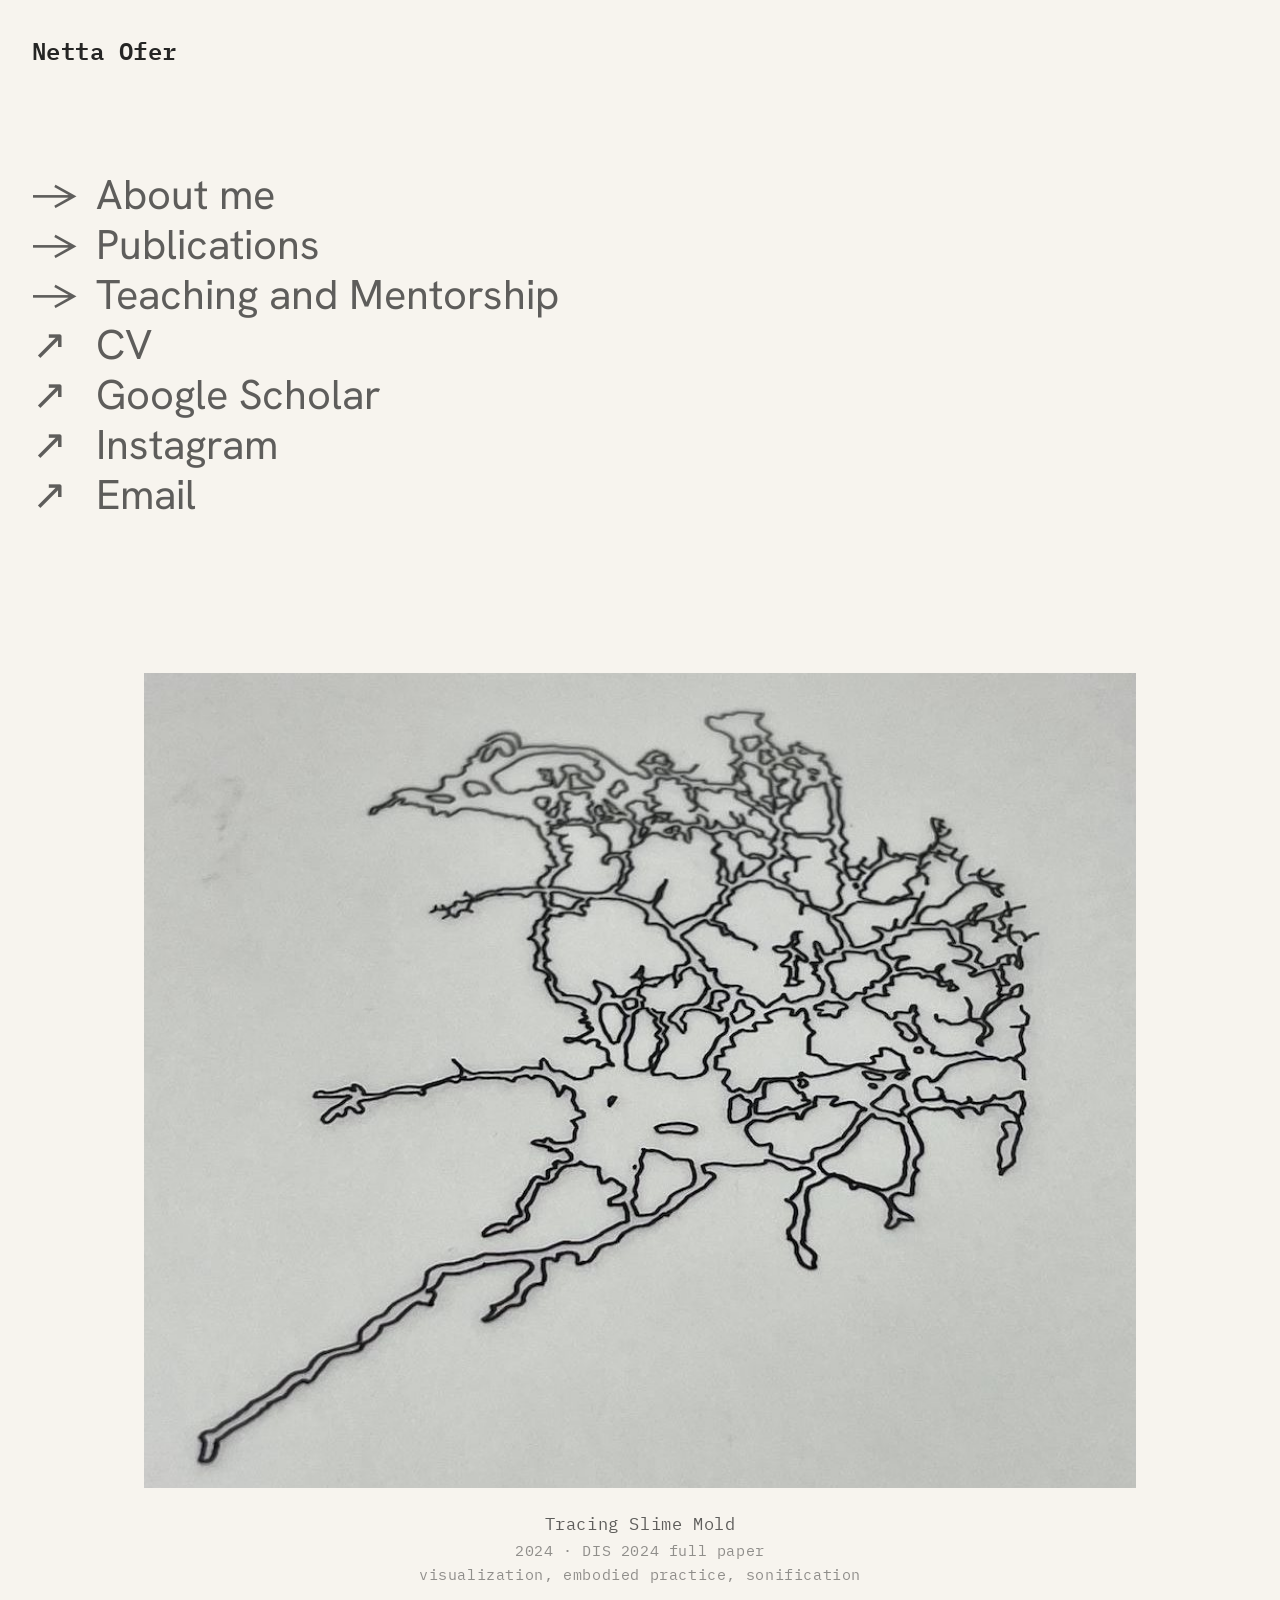
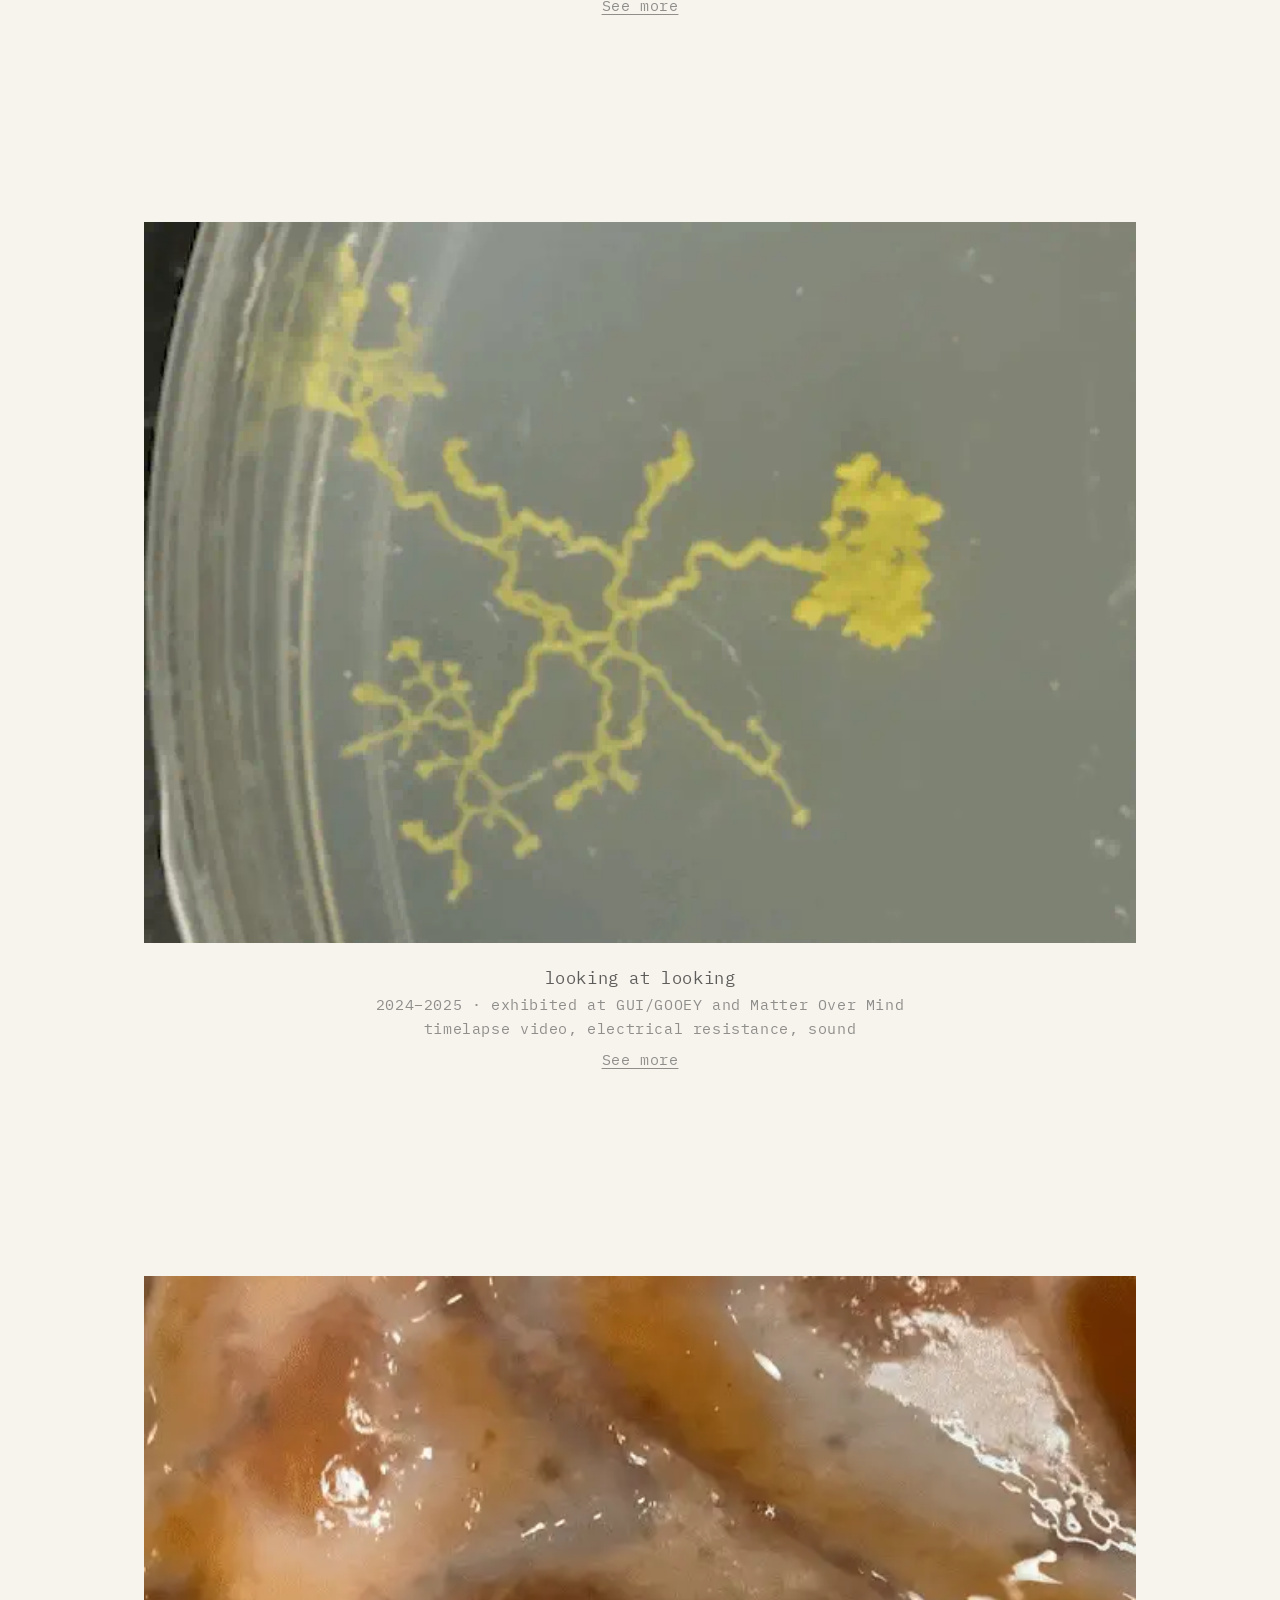
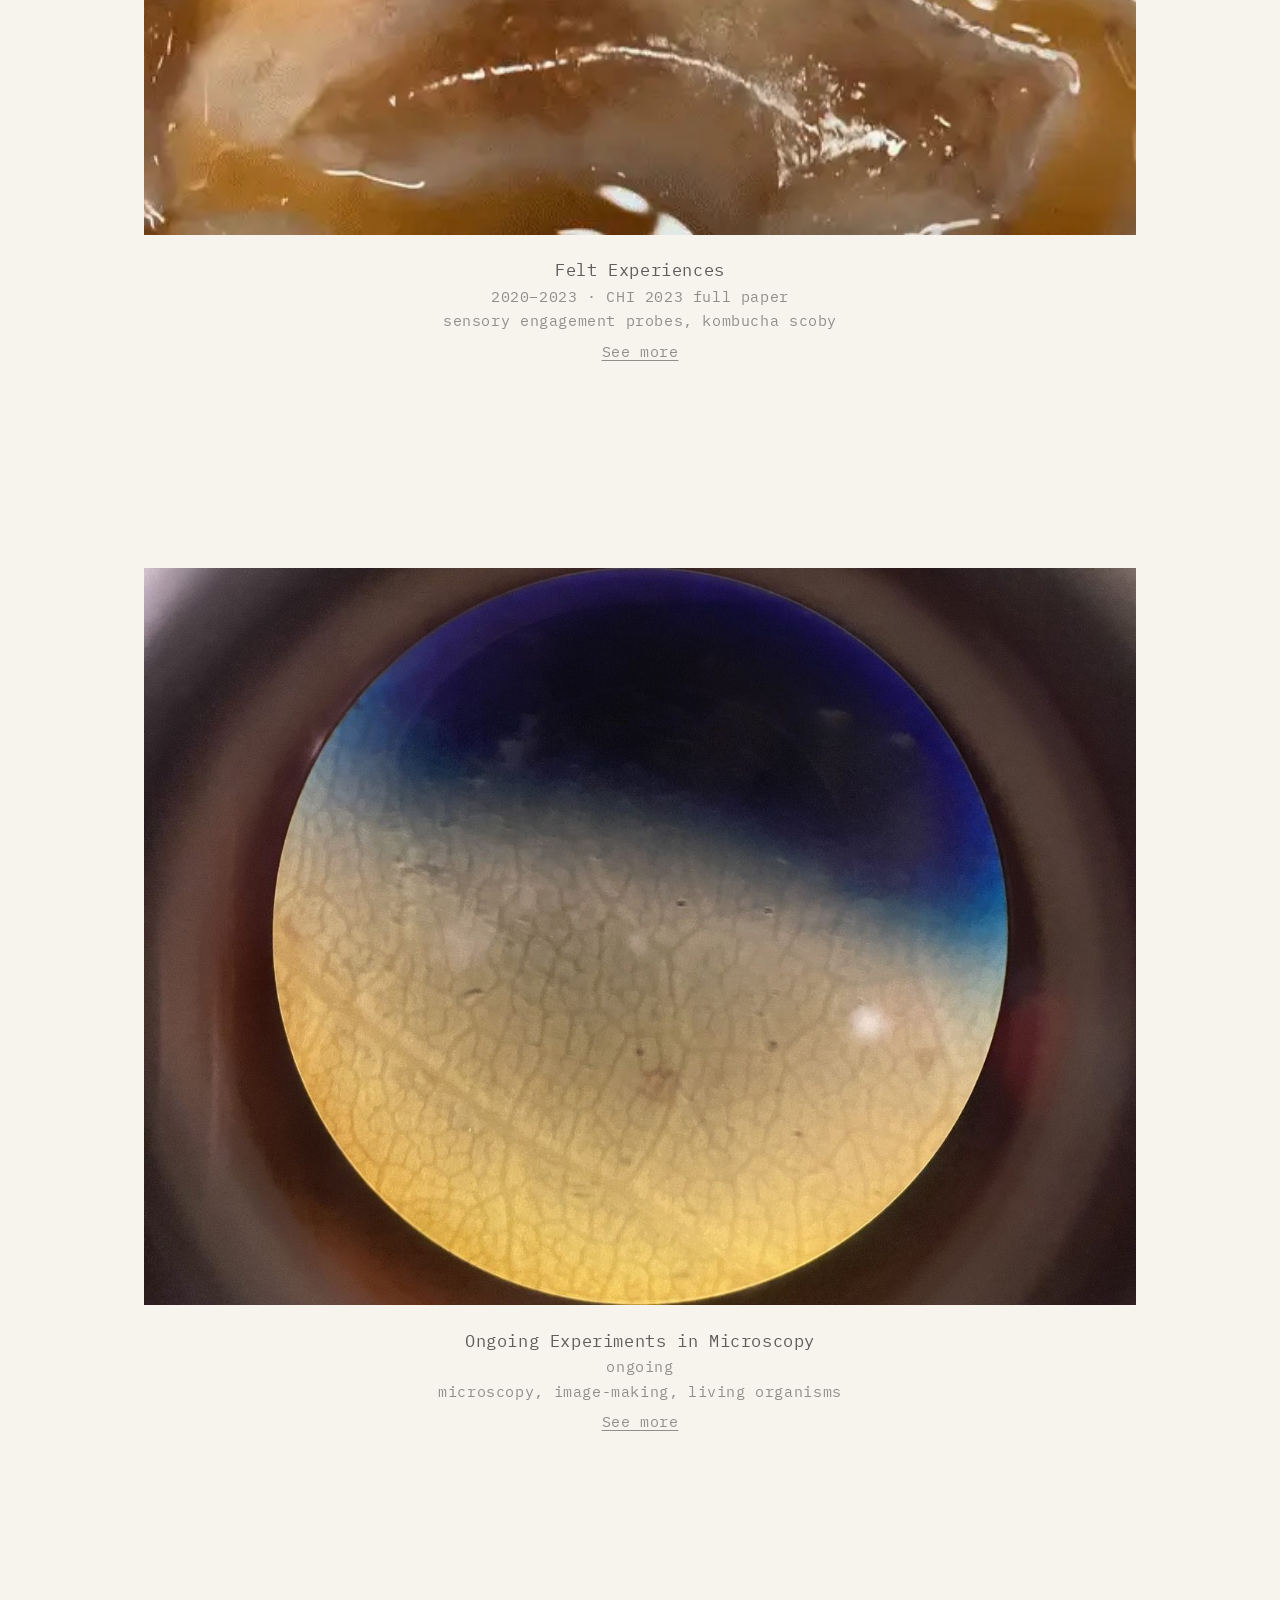
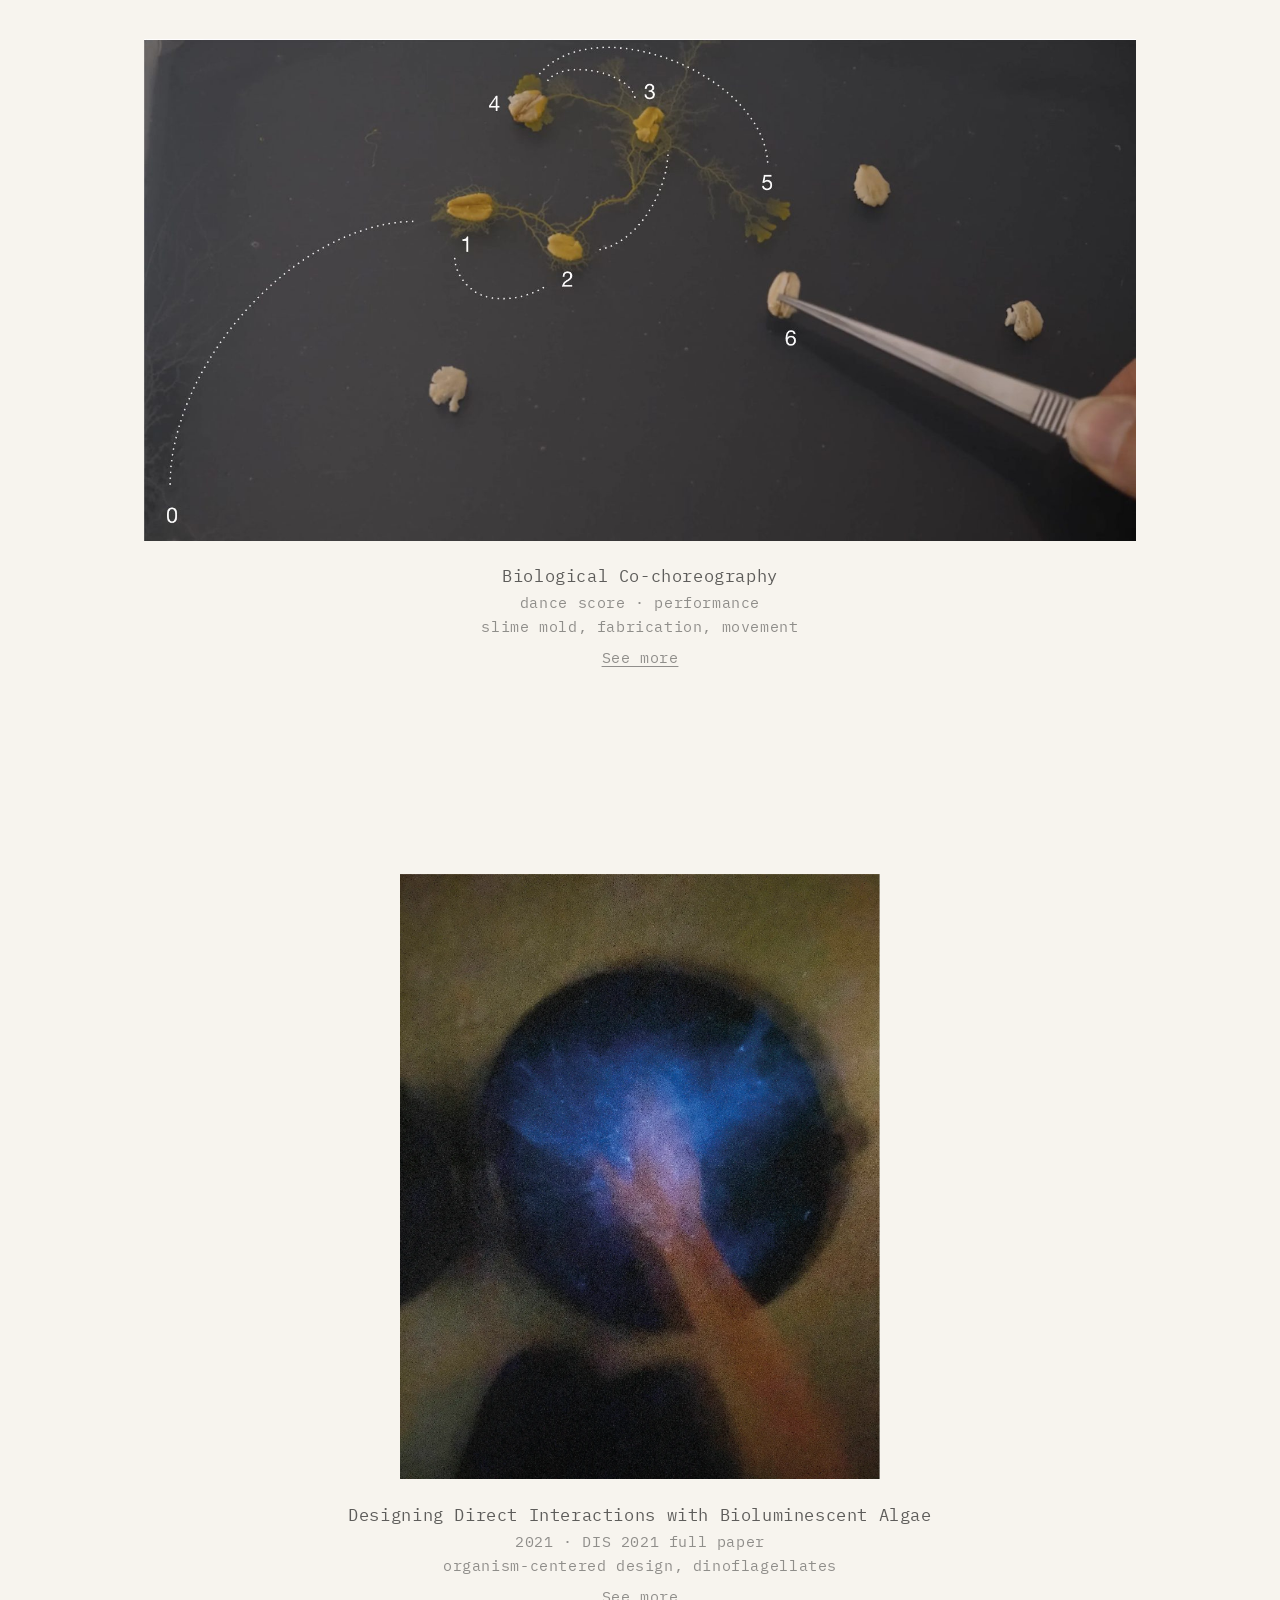
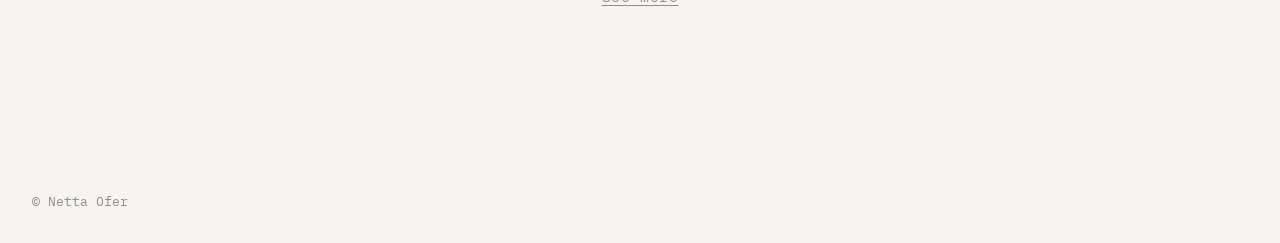
==== index.html @ 01e8b9f5 "Initial static site for Netta Ofer Plain HTML/CSS portfolio styled after navahaghighi.com, with proj" ====
<!doctype html>
<html lang="en">
<head>
  <meta charset="utf-8">
  <meta name="viewport" content="width=device-width, initial-scale=1">
  <title>Netta Ofer</title>
  <meta name="description" content="Netta Ofer is a design researcher exploring more-than-human design perspectives through the material and ethical qualities of living organisms.">
  <meta property="og:title" content="Netta Ofer">
  <meta property="og:description" content="Netta Ofer is a design researcher exploring more-than-human design perspectives through the material and ethical qualities of living organisms.">
  <meta property="og:type" content="website">
  <link rel="icon" href="assets/favicon.ico" sizes="any">
  <link rel="apple-touch-icon" href="assets/favicon.png">
  <link rel="preconnect" href="https://fonts.googleapis.com">
  <link rel="preconnect" href="https://fonts.gstatic.com" crossorigin>
  <link rel="stylesheet" href="https://fonts.googleapis.com/css2?family=Hanken+Grotesk:wght@400;500;600&family=IBM+Plex+Mono:wght@400;500;600&display=swap">
  <link rel="stylesheet" href="assets/style.css">
</head>
<body>
  <header class="site-header">
    <a class="site-name" href="index.html">Netta Ofer</a>
    <nav aria-label="Main">
    <ul class="site-nav">
      <li><a href="about.html"><span class="arrow" aria-hidden="true">&rarr;</span>About me</a></li>
      <li><a href="publications.html"><span class="arrow" aria-hidden="true">&rarr;</span>Publications</a></li>
      <li><a href="teaching.html"><span class="arrow" aria-hidden="true">&rarr;</span>Teaching and Mentorship</a></li>
      <li><a href="https://freight.cargo.site/m/E2667688880579772072256736176503/Netta_Ofer_CV_oct25.pdf" target="_blank" rel="noopener"><span class="arrow" aria-hidden="true">&#8599;</span>CV</a></li>
      <li><a href="https://scholar.google.com/citations?user=eXKulksAAAAJ&hl=en" target="_blank" rel="noopener"><span class="arrow" aria-hidden="true">&#8599;</span>Google Scholar</a></li>
      <li><a href="https://www.instagram.com/netta_ofer/" target="_blank" rel="noopener"><span class="arrow" aria-hidden="true">&#8599;</span>Instagram</a></li>
      <li><a href="mailto:netta.ofer@colorado.edu"><span class="arrow" aria-hidden="true">&#8599;</span>Email</a></li>
    </ul>
    </nav>
  </header>

  <main class="projects" aria-label="Selected projects">
    <a class="project-tile" href="projects/tracing.html">
      <div class="media"><img src="assets/img/tracing/01.jpg" alt="Tracing Slime Mold" width="948" height="779"></div>
      <div class="tile-caption">
        <div class="title">Tracing Slime Mold</div>
        <div>2024 &middot; DIS 2024 full paper</div>
        <div>visualization, embodied practice, sonification</div>
        <span class="more">See more</span>
      </div>
    </a>
    <a class="project-tile" href="projects/looking-at-looking.html">
      <div class="media"><img src="assets/img/looking-at-looking/01.webp" alt="looking at looking" width="797" height="579" loading="lazy"></div>
      <div class="tile-caption">
        <div class="title">looking at looking</div>
        <div>2024&ndash;2025 &middot; exhibited at GUI/GOOEY and Matter Over Mind</div>
        <div>timelapse video, electrical resistance, sound</div>
        <span class="more">See more</span>
      </div>
    </a>
    <a class="project-tile" href="projects/felt-experiences.html">
      <div class="media"><img src="assets/img/felt-experiences/01.webp" alt="Felt Experiences" width="600" height="338" loading="lazy"></div>
      <div class="tile-caption">
        <div class="title">Felt Experiences</div>
        <div>2020&ndash;2023 &middot; CHI 2023 full paper</div>
        <div>sensory engagement probes, kombucha scoby</div>
        <span class="more">See more</span>
      </div>
    </a>
    <a class="project-tile" href="projects/microscopy.html">
      <div class="media"><img src="assets/img/microscopy/01.jpg" alt="Ongoing Experiments in Microscopy" width="1280" height="951" loading="lazy"></div>
      <div class="tile-caption">
        <div class="title">Ongoing Experiments in Microscopy</div>
        <div>ongoing</div>
        <div>microscopy, image-making, living organisms</div>
        <span class="more">See more</span>
      </div>
    </a>
    <a class="project-tile" href="projects/co-choreography.html">
      <div class="media"><img src="assets/img/co-choreography/01.jpg" alt="Biological Co-choreography" width="1734" height="878" loading="lazy"></div>
      <div class="tile-caption">
        <div class="title">Biological Co-choreography</div>
        <div>dance score &middot; performance</div>
        <div>slime mold, fabrication, movement</div>
        <span class="more">See more</span>
      </div>
    </a>
    <a class="project-tile" href="projects/bioluminescent-algae.html">
      <div class="media portrait"><img src="assets/img/bioluminescent-algae/01.webp" alt="Designing Direct Interactions with Bioluminescent Algae" width="1265" height="1595" loading="lazy"></div>
      <div class="tile-caption">
        <div class="title">Designing Direct Interactions with Bioluminescent Algae</div>
        <div>2021 &middot; DIS 2021 full paper</div>
        <div>organism-centered design, dinoflagellates</div>
        <span class="more">See more</span>
      </div>
    </a>
  </main>

  <footer class="site-footer">
    &copy; Netta Ofer
  </footer>
</body>
</html>
---- assets/style.css ----
/* ------------------------------------------------------------------
   Netta Ofer — site styles
   Colors and fonts live in :root so they're easy to tweak in one place.
   ------------------------------------------------------------------ */

:root {
  --bg: #f7f4ee;
  --ink: rgba(0, 0, 0, 0.85);
  --ink-soft: rgba(0, 0, 0, 0.62);
  --ink-faint: rgba(0, 0, 0, 0.42);
  --rule: rgba(0, 0, 0, 0.12);

  --font-sans: "Hanken Grotesk", "Helvetica Neue", Helvetica, Arial, sans-serif;
  --font-mono: "IBM Plex Mono", ui-monospace, "SFMono-Regular", Menlo, monospace;

  --gutter: clamp(16px, 2.5vw, 36px);
  --measure: 46rem;
}

*,
*::before,
*::after { box-sizing: border-box; }

html { -webkit-text-size-adjust: 100%; }

body {
  margin: 0;
  background: var(--bg);
  color: var(--ink);
  font-family: var(--font-sans);
  font-size: 1.125rem;
  line-height: 1.5;
  -webkit-font-smoothing: antialiased;
}

img, video, iframe { display: block; max-width: 100%; }
img { height: auto; }

a { color: inherit; text-decoration-thickness: 1px; text-underline-offset: 0.18em; }
a:hover { color: var(--ink-faint); }

::selection { background: rgba(0, 0, 0, 0.12); }

/* ---------- Header + nav ---------- */

.site-header {
  padding: var(--gutter) var(--gutter) 0;
}

.site-name {
  font-family: var(--font-mono);
  font-weight: 600;
  font-size: 1.5rem;
  letter-spacing: 0.02em;
  text-decoration: none;
  color: var(--ink);
}
.site-name:hover { color: var(--ink); }

.site-nav {
  margin: clamp(3rem, 8vw, 6.5rem) 0 0;
  padding: 0;
  list-style: none;
  font-size: clamp(1.6rem, 3.4vw, 2.6rem);
  line-height: 1.2;
  color: var(--ink-soft);
}

.site-nav a {
  display: inline-flex;
  gap: 0.45em;
  text-decoration: none;
  color: var(--ink-soft);
}
.site-nav a:hover { color: var(--ink); }
.site-nav a[aria-current="page"] { color: var(--ink); }
.site-nav .arrow { width: 1.1em; flex: none; }

/* Inner pages use a smaller nav so content comes first */
.site-header.compact .site-nav {
  margin-top: 2.25rem;
  font-size: clamp(1.25rem, 2vw, 1.6rem);
}

/* ---------- Home: project list ---------- */

.projects {
  padding: clamp(5rem, 12vw, 10rem) var(--gutter) 0;
  display: grid;
  gap: clamp(6rem, 16vw, 13rem);
}

.project-tile {
  display: block;
  text-decoration: none;
  text-align: center;
}
.project-tile:hover { color: inherit; }

.project-tile .media {
  margin: 0 auto;
  width: min(100%, 62rem);
  overflow: hidden;
}
.project-tile .media.portrait { width: min(100%, 30rem); }

.project-tile img {
  margin: 0 auto;
  width: 100%;
  transition: opacity 0.3s ease, transform 0.6s ease;
}
.project-tile:hover img { opacity: 0.88; transform: scale(1.01); }

.tile-caption {
  margin-top: 1.4rem;
  font-family: var(--font-mono);
  font-size: 0.95rem;
  letter-spacing: 0.04em;
  color: var(--ink-faint);
  line-height: 1.6;
}
.tile-caption .title { color: var(--ink-soft); font-size: 1.05rem; }
.tile-caption .more { display: inline-block; margin-top: 0.4rem; text-decoration: underline; text-underline-offset: 0.2em; }
.project-tile:hover .tile-caption .more { color: var(--ink); }

/* ---------- Generic content pages ---------- */

main.page {
  padding: clamp(3rem, 8vw, 6rem) var(--gutter) 0;
}

.prose {
  max-width: var(--measure);
}

.page h1 {
  font-weight: 400;
  font-size: clamp(1.9rem, 3.6vw, 2.8rem);
  line-height: 1.15;
  margin: 0 0 1.5rem;
}

.page h2 {
  font-family: var(--font-mono);
  font-weight: 500;
  font-size: 0.9rem;
  letter-spacing: 0.08em;
  text-transform: uppercase;
  color: var(--ink-faint);
  margin: 4rem 0 1.25rem;
  padding-top: 1rem;
  border-top: 1px solid var(--rule);
}

.page p { margin: 0 0 1.1rem; }

.lede { font-size: clamp(1.25rem, 2vw, 1.5rem); line-height: 1.4; }

/* Dated list used for CV-style sections */
.entries { list-style: none; margin: 0; padding: 0; }
.entries li {
  display: grid;
  grid-template-columns: 7.5rem 1fr;
  gap: 0 1.5rem;
  padding: 0.55rem 0;
}
.entries .when {
  font-family: var(--font-mono);
  font-size: 0.9rem;
  color: var(--ink-faint);
  padding-top: 0.2rem;
}
.entries .detail { color: var(--ink-soft); display: block; font-size: 1rem; }

.plain { list-style: none; margin: 0; padding: 0; }
.plain li { padding: 0.2rem 0; }

/* Publications */
.pubs { list-style: none; margin: 0; padding: 0; }
.pubs li { padding: 0.9rem 0; border-bottom: 1px solid var(--rule); }
.pubs li:last-child { border-bottom: 0; }
.pubs .pub-title { display: block; font-size: 1.2rem; line-height: 1.35; }
.pubs .pub-meta { display: block; color: var(--ink-soft); font-size: 1rem; margin-top: 0.25rem; }
.pubs .me { color: var(--ink); font-weight: 600; }
.pubs .award {
  font-family: var(--font-mono);
  font-size: 0.8rem;
  letter-spacing: 0.04em;
  color: var(--ink);
  white-space: nowrap;
}

/* ---------- Project pages ---------- */

.project-head { max-width: var(--measure); }
.project-meta {
  font-family: var(--font-mono);
  font-size: 0.95rem;
  letter-spacing: 0.03em;
  color: var(--ink-faint);
  margin: -0.75rem 0 2rem;
}

.hero { margin: 0 0 3rem; }
.hero img, .hero .embed { width: min(100%, 72rem); }

figure { margin: 0; }
figcaption {
  font-family: var(--font-mono);
  font-size: 0.85rem;
  color: var(--ink-faint);
  margin-top: 0.6rem;
}

.embed {
  position: relative;
  aspect-ratio: 16 / 9;
  background: rgba(0, 0, 0, 0.05);
}
.embed iframe { position: absolute; inset: 0; width: 100%; height: 100%; border: 0; }
.embed.audio { aspect-ratio: auto; height: 166px; }

.gallery {
  display: grid;
  gap: 1rem;
  margin: 3rem 0;
  grid-template-columns: repeat(auto-fill, minmax(min(100%, 22rem), 1fr));
  align-items: start;
}
.gallery.two { grid-template-columns: repeat(auto-fill, minmax(min(100%, 28rem), 1fr)); }
.gallery.wide { grid-template-columns: 1fr; max-width: 72rem; }

.back {
  display: inline-block;
  margin-top: 4rem;
  font-family: var(--font-mono);
  font-size: 0.95rem;
  color: var(--ink-soft);
}

/* ---------- Footer ---------- */

.site-footer {
  margin-top: clamp(6rem, 14vw, 10rem);
  padding: 1.5rem var(--gutter) 2rem;
  font-family: var(--font-mono);
  font-size: 0.8rem;
  color: var(--ink-faint);
}

@media (max-width: 600px) {
  body { font-size: 1.05rem; }
  .entries li { grid-template-columns: 1fr; }
  .entries .when { padding-top: 0; }
}

@media (prefers-reduced-motion: reduce) {
  * { transition: none !important; }
}
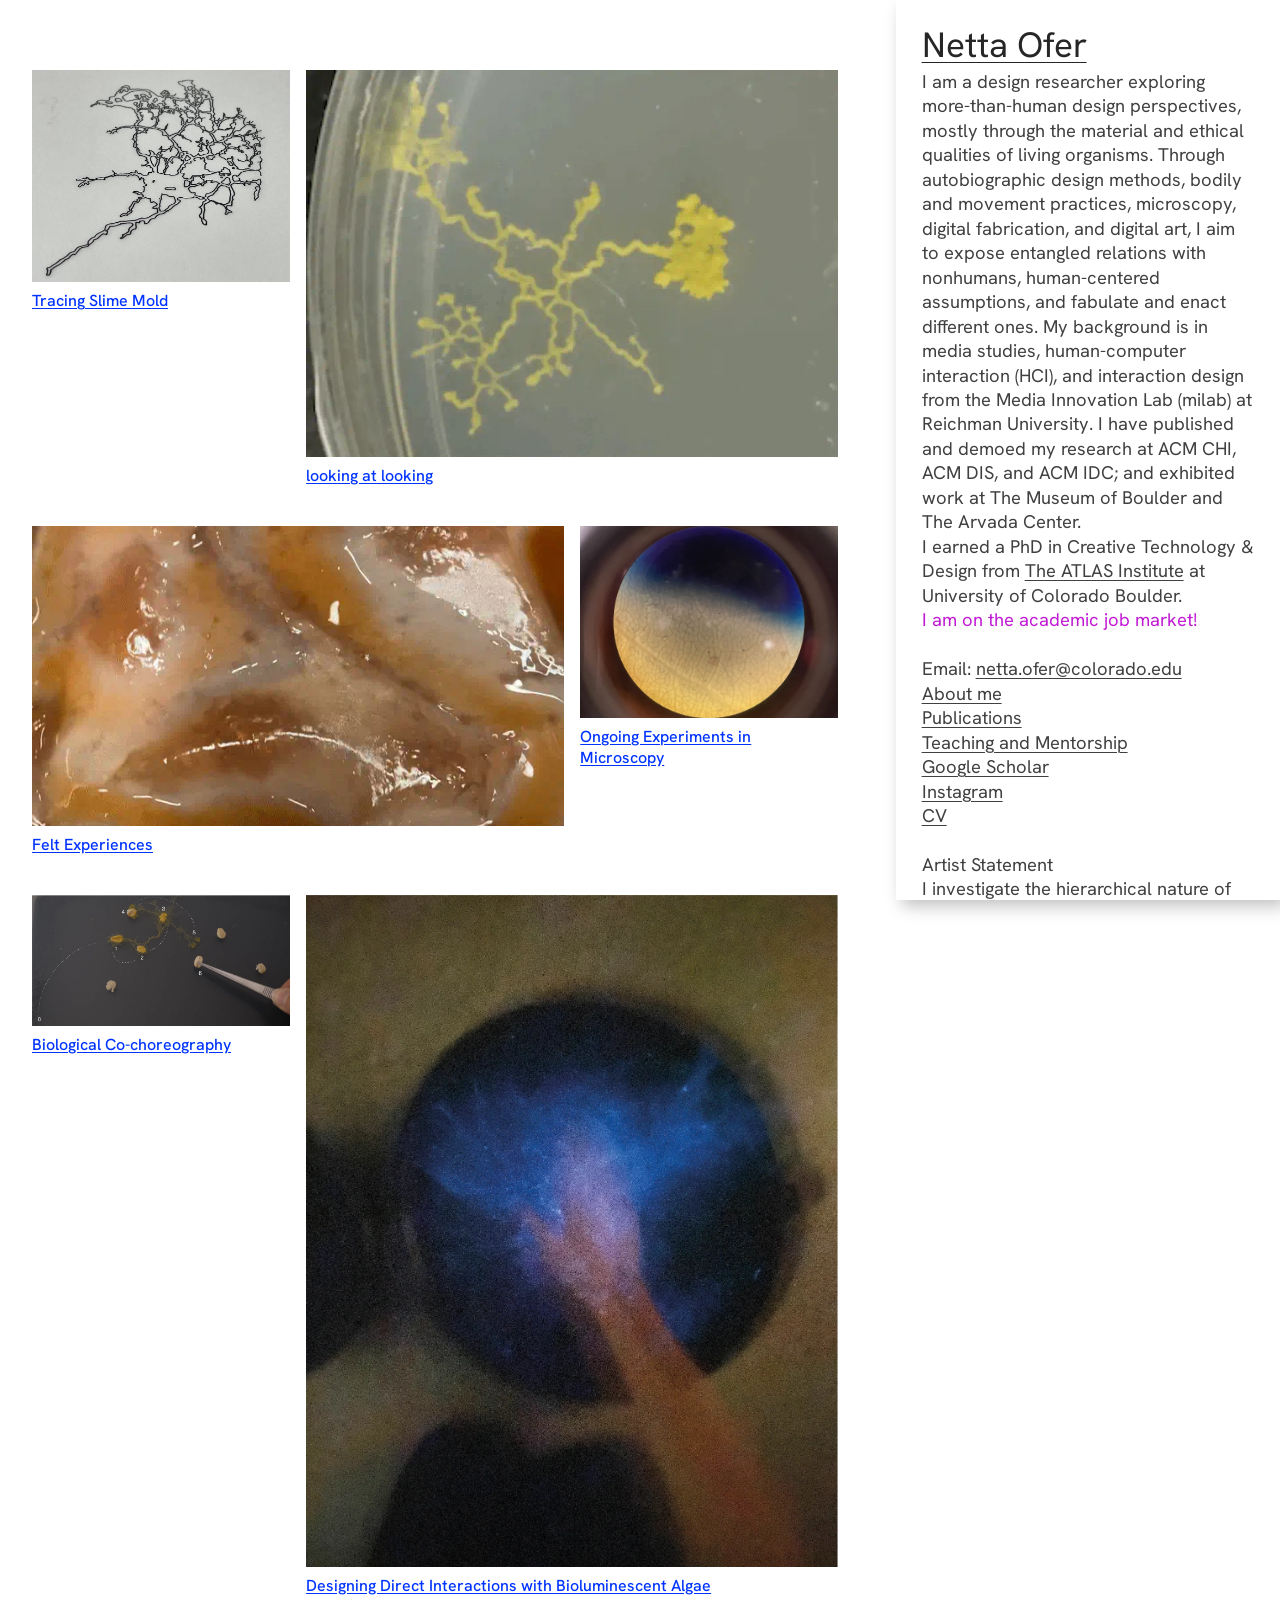
==== commit 5e867245: "Restyle site and update pages Co-Authored-By: Claude Opus 5.5 <noreply@anthropic.com>" ====
--- a/index.html
+++ b/index.html
@@ -16,80 +16,54 @@
   <link rel="stylesheet" href="assets/style.css">
 </head>
 <body>
-  <header class="site-header">
+  <aside class="sidebar">
     <a class="site-name" href="index.html">Netta Ofer</a>
+    <p>I am a design researcher exploring more-than-human design perspectives, mostly through the material and ethical qualities of living organisms. Through autobiographic design methods, bodily and movement practices, microscopy, digital fabrication, and digital art, I aim to expose entangled relations with nonhumans, human-centered assumptions, and fabulate and enact different ones. My background is in media studies, human-computer interaction (HCI), and interaction design from the Media Innovation Lab (milab) at Reichman University. I have published and demoed my research at ACM CHI, ACM DIS, and ACM IDC; and exhibited work at The Museum of Boulder and The Arvada Center.<br>
+    I earned a PhD in Creative Technology &amp; Design from <a href="https://www.colorado.edu/atlas/" target="_blank" rel="noopener">The ATLAS Institute</a> at University of Colorado Boulder.<br>
+    <span class="highlight">I am on the academic job market!</span></p>
+
     <nav aria-label="Main">
     <ul class="site-nav">
-      <li><a href="about.html"><span class="arrow" aria-hidden="true">&rarr;</span>About me</a></li>
-      <li><a href="publications.html"><span class="arrow" aria-hidden="true">&rarr;</span>Publications</a></li>
-      <li><a href="teaching.html"><span class="arrow" aria-hidden="true">&rarr;</span>Teaching and Mentorship</a></li>
-      <li><a href="https://freight.cargo.site/m/E2667688880579772072256736176503/Netta_Ofer_CV_oct25.pdf" target="_blank" rel="noopener"><span class="arrow" aria-hidden="true">&#8599;</span>CV</a></li>
-      <li><a href="https://scholar.google.com/citations?user=eXKulksAAAAJ&hl=en" target="_blank" rel="noopener"><span class="arrow" aria-hidden="true">&#8599;</span>Google Scholar</a></li>
-      <li><a href="https://www.instagram.com/netta_ofer/" target="_blank" rel="noopener"><span class="arrow" aria-hidden="true">&#8599;</span>Instagram</a></li>
-      <li><a href="mailto:netta.ofer@colorado.edu"><span class="arrow" aria-hidden="true">&#8599;</span>Email</a></li>
+      <li>Email: <a href="mailto:netta.ofer@colorado.edu">netta.ofer@colorado.edu</a></li>
+      <li><a href="about.html">About me</a></li>
+      <li><a href="publications.html">Publications</a></li>
+      <li><a href="teaching.html">Teaching and Mentorship</a></li>
+      <li><a href="https://scholar.google.com/citations?user=eXKulksAAAAJ&hl=en" target="_blank" rel="noopener">Google Scholar</a></li>
+      <li><a href="https://www.instagram.com/netta_ofer/" target="_blank" rel="noopener">Instagram</a></li>
+      <li><a href="https://freight.cargo.site/m/E2667688880579772072256736176503/Netta_Ofer_CV_oct25.pdf" target="_blank" rel="noopener">CV</a></li>
     </ul>
     </nav>
-  </header>
+
+    <h2>Artist Statement</h2>
+    <p>I investigate the hierarchical nature of human-nonhuman relationships, specifically living organisms. I use design research, embodied practices, and visual art for exposing anthropocentric contact zones and challenging narrow perspectives. From examining the surveillance in microscopic observation to designing embodied interactions with nonhuman organisms, I explore how human exceptionalism shapes the links between bodies and how we perceive them. My practice often relies on growing and tending to nonhuman organisms for surfacing points of connection and tension between our humanism, ourselves, and other agentic forces. These practices reveal what is in-becoming, overlooked, and uncertain in a world that is polarized and forced into categories.</p>
+  </aside>
 
   <main class="projects" aria-label="Selected projects">
     <a class="project-tile" href="projects/tracing.html">
       <div class="media"><img src="assets/img/tracing/01.jpg" alt="Tracing Slime Mold" width="948" height="779"></div>
-      <div class="tile-caption">
-        <div class="title">Tracing Slime Mold</div>
-        <div>2024 &middot; DIS 2024 full paper</div>
-        <div>visualization, embodied practice, sonification</div>
-        <span class="more">See more</span>
-      </div>
+      <div class="tile-caption">Tracing Slime Mold</div>
     </a>
     <a class="project-tile" href="projects/looking-at-looking.html">
       <div class="media"><img src="assets/img/looking-at-looking/01.webp" alt="looking at looking" width="797" height="579" loading="lazy"></div>
-      <div class="tile-caption">
-        <div class="title">looking at looking</div>
-        <div>2024&ndash;2025 &middot; exhibited at GUI/GOOEY and Matter Over Mind</div>
-        <div>timelapse video, electrical resistance, sound</div>
-        <span class="more">See more</span>
-      </div>
+      <div class="tile-caption">looking at looking</div>
     </a>
     <a class="project-tile" href="projects/felt-experiences.html">
       <div class="media"><img src="assets/img/felt-experiences/01.webp" alt="Felt Experiences" width="600" height="338" loading="lazy"></div>
-      <div class="tile-caption">
-        <div class="title">Felt Experiences</div>
-        <div>2020&ndash;2023 &middot; CHI 2023 full paper</div>
-        <div>sensory engagement probes, kombucha scoby</div>
-        <span class="more">See more</span>
-      </div>
+      <div class="tile-caption">Felt Experiences</div>
     </a>
     <a class="project-tile" href="projects/microscopy.html">
       <div class="media"><img src="assets/img/microscopy/01.jpg" alt="Ongoing Experiments in Microscopy" width="1280" height="951" loading="lazy"></div>
-      <div class="tile-caption">
-        <div class="title">Ongoing Experiments in Microscopy</div>
-        <div>ongoing</div>
-        <div>microscopy, image-making, living organisms</div>
-        <span class="more">See more</span>
-      </div>
+      <div class="tile-caption">Ongoing Experiments in Microscopy</div>
     </a>
     <a class="project-tile" href="projects/co-choreography.html">
       <div class="media"><img src="assets/img/co-choreography/01.jpg" alt="Biological Co-choreography" width="1734" height="878" loading="lazy"></div>
-      <div class="tile-caption">
-        <div class="title">Biological Co-choreography</div>
-        <div>dance score &middot; performance</div>
-        <div>slime mold, fabrication, movement</div>
-        <span class="more">See more</span>
-      </div>
+      <div class="tile-caption">Biological Co-choreography</div>
     </a>
     <a class="project-tile" href="projects/bioluminescent-algae.html">
       <div class="media portrait"><img src="assets/img/bioluminescent-algae/01.webp" alt="Designing Direct Interactions with Bioluminescent Algae" width="1265" height="1595" loading="lazy"></div>
-      <div class="tile-caption">
-        <div class="title">Designing Direct Interactions with Bioluminescent Algae</div>
-        <div>2021 &middot; DIS 2021 full paper</div>
-        <div>organism-centered design, dinoflagellates</div>
-        <span class="more">See more</span>
-      </div>
+      <div class="tile-caption">Designing Direct Interactions with Bioluminescent Algae</div>
     </a>
   </main>
 
-  <footer class="site-footer">
-    &copy; Netta Ofer
-  </footer>
 </body>
 </html>
--- a/assets/style.css
+++ b/assets/style.css
@@ -1,20 +1,25 @@
 /* ------------------------------------------------------------------
    Netta Ofer — site styles
+   Layout mirrors the original Cargo site: project content on the left,
+   a fixed bio sidebar on the right.
    Colors and fonts live in :root so they're easy to tweak in one place.
    ------------------------------------------------------------------ */
 
 :root {
-  --bg: #f7f4ee;
+  --bg: #ffffff;
   --ink: rgba(0, 0, 0, 0.85);
-  --ink-soft: rgba(0, 0, 0, 0.62);
-  --ink-faint: rgba(0, 0, 0, 0.42);
-  --rule: rgba(0, 0, 0, 0.12);
+  --ink-soft: rgba(0, 0, 0, 0.75);
+  --ink-faint: rgba(0, 0, 0, 0.45);
+  --rule: rgba(0, 0, 0, 0.15);
+  --link-blue: #0033ff;
+  --highlight: rgba(188, 7, 208, 0.92);
 
   --font-sans: "Hanken Grotesk", "Helvetica Neue", Helvetica, Arial, sans-serif;
   --font-mono: "IBM Plex Mono", ui-monospace, "SFMono-Regular", Menlo, monospace;
 
-  --gutter: clamp(16px, 2.5vw, 36px);
-  --measure: 46rem;
+  --sidebar-width: 30%;
+  --content-width: 68%;
+  --pad: 2rem;
 }
 
 *,
@@ -26,117 +31,100 @@
 body {
   margin: 0;
   background: var(--bg);
-  color: var(--ink);
+  color: var(--ink-soft);
   font-family: var(--font-sans);
-  font-size: 1.125rem;
-  line-height: 1.5;
+  font-size: 1.15rem;
+  line-height: 1.33;
   -webkit-font-smoothing: antialiased;
 }
 
 img, video, iframe { display: block; max-width: 100%; }
 img { height: auto; }
 
-a { color: inherit; text-decoration-thickness: 1px; text-underline-offset: 0.18em; }
-a:hover { color: var(--ink-faint); }
+a { color: inherit; text-decoration: underline; text-decoration-thickness: 1px; text-underline-offset: 0.15em; }
+a:active { opacity: 0.7; }
 
 ::selection { background: rgba(0, 0, 0, 0.12); }
 
-/* ---------- Header + nav ---------- */
-
-.site-header {
-  padding: var(--gutter) var(--gutter) 0;
+/* ---------- Sidebar (name, bio, links, artist statement) ---------- */
+
+.sidebar {
+  position: fixed;
+  top: 0;
+  right: 0;
+  bottom: 0;
+  width: var(--sidebar-width);
+  overflow-y: auto;
+  padding: 1.6rem;
+  background: var(--bg);
+  box-shadow: 0.4rem 0.4rem 1rem 0 rgba(0, 0, 0, 0.25);
 }
 
 .site-name {
-  font-family: var(--font-mono);
-  font-weight: 600;
-  font-size: 1.5rem;
-  letter-spacing: 0.02em;
-  text-decoration: none;
+  display: inline-block;
+  margin-bottom: 0.35rem;
+  font-size: 2.2rem;
+  line-height: 1.1;
   color: var(--ink);
 }
-.site-name:hover { color: var(--ink); }
+
+.sidebar p { margin: 0 0 1.33em; }
+.sidebar .highlight { color: var(--highlight); }
 
 .site-nav {
-  margin: clamp(3rem, 8vw, 6.5rem) 0 0;
+  margin: 0 0 1.33em;
   padding: 0;
   list-style: none;
-  font-size: clamp(1.6rem, 3.4vw, 2.6rem);
-  line-height: 1.2;
-  color: var(--ink-soft);
-}
-
-.site-nav a {
-  display: inline-flex;
-  gap: 0.45em;
-  text-decoration: none;
-  color: var(--ink-soft);
-}
-.site-nav a:hover { color: var(--ink); }
-.site-nav a[aria-current="page"] { color: var(--ink); }
-.site-nav .arrow { width: 1.1em; flex: none; }
-
-/* Inner pages use a smaller nav so content comes first */
-.site-header.compact .site-nav {
-  margin-top: 2.25rem;
-  font-size: clamp(1.25rem, 2vw, 1.6rem);
-}
-
-/* ---------- Home: project list ---------- */
+}
+.site-nav a[aria-current="page"] { color: var(--ink); text-decoration-thickness: 2px; }
+
+.sidebar h2 {
+  margin: 0;
+  font: inherit;
+  color: inherit;
+}
+
+/* ---------- Main column ---------- */
+
+main {
+  width: var(--content-width);
+  padding: var(--pad) var(--pad) 6rem;
+}
+
+/* ---------- Home: project thumbnails ---------- */
 
 .projects {
-  padding: clamp(5rem, 12vw, 10rem) var(--gutter) 0;
   display: grid;
-  gap: clamp(6rem, 16vw, 13rem);
-}
-
-.project-tile {
-  display: block;
-  text-decoration: none;
-  text-align: center;
-}
-.project-tile:hover { color: inherit; }
-
-.project-tile .media {
-  margin: 0 auto;
-  width: min(100%, 62rem);
-  overflow: hidden;
-}
-.project-tile .media.portrait { width: min(100%, 30rem); }
-
-.project-tile img {
-  margin: 0 auto;
-  width: 100%;
-  transition: opacity 0.3s ease, transform 0.6s ease;
-}
-.project-tile:hover img { opacity: 0.88; transform: scale(1.01); }
+  grid-template-columns: repeat(3, 1fr);
+  gap: 2.5rem 1rem;
+  align-items: start;
+  padding-top: calc(var(--pad) + 2.4rem);
+}
+
+/* Alternate small/large tiles, like the Cargo grid */
+.project-tile:nth-child(4n + 2),
+.project-tile:nth-child(4n + 3) { grid-column: span 2; }
+
+.project-tile { display: block; text-decoration: none; }
+.project-tile img { width: 100%; transition: opacity 0.2s ease; }
+.project-tile:hover img { opacity: 0.88; }
 
 .tile-caption {
-  margin-top: 1.4rem;
-  font-family: var(--font-mono);
-  font-size: 0.95rem;
-  letter-spacing: 0.04em;
-  color: var(--ink-faint);
-  line-height: 1.6;
-}
-.tile-caption .title { color: var(--ink-soft); font-size: 1.05rem; }
-.tile-caption .more { display: inline-block; margin-top: 0.4rem; text-decoration: underline; text-underline-offset: 0.2em; }
-.project-tile:hover .tile-caption .more { color: var(--ink); }
+  margin-top: 0.5em;
+  font-size: 1rem;
+  font-weight: 500;
+  color: var(--link-blue);
+  text-decoration: underline;
+  text-underline-offset: 0.15em;
+}
 
 /* ---------- Generic content pages ---------- */
-
-main.page {
-  padding: clamp(3rem, 8vw, 6rem) var(--gutter) 0;
-}
-
-.prose {
-  max-width: var(--measure);
-}
 
 .page h1 {
   font-weight: 400;
-  font-size: clamp(1.9rem, 3.6vw, 2.8rem);
+  font-size: 2.2rem;
   line-height: 1.15;
+  color: var(--ink);
   margin: 0 0 1.5rem;
 }
 
@@ -147,14 +135,14 @@
   letter-spacing: 0.08em;
   text-transform: uppercase;
   color: var(--ink-faint);
-  margin: 4rem 0 1.25rem;
+  margin: 3.5rem 0 1.25rem;
   padding-top: 1rem;
   border-top: 1px solid var(--rule);
 }
 
-.page p { margin: 0 0 1.1rem; }
-
-.lede { font-size: clamp(1.25rem, 2vw, 1.5rem); line-height: 1.4; }
+.page p { margin: 0 0 1.33em; }
+
+.lede { font-size: 1.35rem; line-height: 1.33; }
 
 /* Dated list used for CV-style sections */
 .entries { list-style: none; margin: 0; padding: 0; }
@@ -170,7 +158,7 @@
   color: var(--ink-faint);
   padding-top: 0.2rem;
 }
-.entries .detail { color: var(--ink-soft); display: block; font-size: 1rem; }
+.entries .detail { color: var(--ink-faint); display: block; font-size: 1rem; }
 
 .plain { list-style: none; margin: 0; padding: 0; }
 .plain li { padding: 0.2rem 0; }
@@ -179,8 +167,8 @@
 .pubs { list-style: none; margin: 0; padding: 0; }
 .pubs li { padding: 0.9rem 0; border-bottom: 1px solid var(--rule); }
 .pubs li:last-child { border-bottom: 0; }
-.pubs .pub-title { display: block; font-size: 1.2rem; line-height: 1.35; }
-.pubs .pub-meta { display: block; color: var(--ink-soft); font-size: 1rem; margin-top: 0.25rem; }
+.pubs .pub-title { display: block; font-size: 1.2rem; line-height: 1.35; color: var(--ink); }
+.pubs .pub-meta { display: block; font-size: 1rem; margin-top: 0.25rem; }
 .pubs .me { color: var(--ink); font-weight: 600; }
 .pubs .award {
   font-family: var(--font-mono);
@@ -192,24 +180,30 @@
 
 /* ---------- Project pages ---------- */
 
-.project-head { max-width: var(--measure); }
+/* Title is a small "‹ Title" link back to the home page */
+.project-head h1 {
+  font-size: 1.15rem;
+  margin: 0 0 1rem;
+  color: var(--ink-soft);
+}
+.project-head h1 a { text-decoration: none; }
+.project-head h1 a::before { content: "\2039"; margin-right: 0.45em; }
+.project-head h1 a:hover { text-decoration: underline; }
+
 .project-meta {
-  font-family: var(--font-mono);
   font-size: 0.95rem;
-  letter-spacing: 0.03em;
   color: var(--ink-faint);
-  margin: -0.75rem 0 2rem;
-}
-
-.hero { margin: 0 0 3rem; }
-.hero img, .hero .embed { width: min(100%, 72rem); }
+  margin: -0.6rem 0 1rem;
+}
+
+.hero { margin: 0 0 1.5rem; }
+.hero img, .hero .embed { width: 100%; }
 
 figure { margin: 0; }
 figcaption {
-  font-family: var(--font-mono);
-  font-size: 0.85rem;
-  color: var(--ink-faint);
-  margin-top: 0.6rem;
+  font-size: 1rem;
+  font-weight: 500;
+  margin-top: 0.5em;
 }
 
 .embed {
@@ -223,33 +217,27 @@
 .gallery {
   display: grid;
   gap: 1rem;
-  margin: 3rem 0;
-  grid-template-columns: repeat(auto-fill, minmax(min(100%, 22rem), 1fr));
+  margin: 1.5rem 0 2rem;
+  grid-template-columns: repeat(auto-fill, minmax(min(100%, 18rem), 1fr));
   align-items: start;
 }
-.gallery.two { grid-template-columns: repeat(auto-fill, minmax(min(100%, 28rem), 1fr)); }
-.gallery.wide { grid-template-columns: 1fr; max-width: 72rem; }
-
-.back {
-  display: inline-block;
-  margin-top: 4rem;
-  font-family: var(--font-mono);
-  font-size: 0.95rem;
-  color: var(--ink-soft);
-}
-
-/* ---------- Footer ---------- */
-
-.site-footer {
-  margin-top: clamp(6rem, 14vw, 10rem);
-  padding: 1.5rem var(--gutter) 2rem;
-  font-family: var(--font-mono);
-  font-size: 0.8rem;
-  color: var(--ink-faint);
-}
-
-@media (max-width: 600px) {
+.gallery.two { grid-template-columns: repeat(auto-fill, minmax(min(100%, 24rem), 1fr)); }
+.gallery.wide { grid-template-columns: 1fr; }
+
+/* ---------- Narrow screens: stack bio above content ---------- */
+
+@media (max-width: 900px) {
+  :root { --pad: 16px; }
   body { font-size: 1.05rem; }
+  .sidebar {
+    position: static;
+    width: auto;
+    padding: var(--pad);
+    box-shadow: 0 0.3rem 0.8rem rgba(0, 0, 0, 0.15);
+  }
+  main { width: auto; }
+  .projects { grid-template-columns: 1fr; padding-top: var(--pad); }
+  .project-tile:nth-child(n) { grid-column: auto; }
   .entries li { grid-template-columns: 1fr; }
   .entries .when { padding-top: 0; }
 }
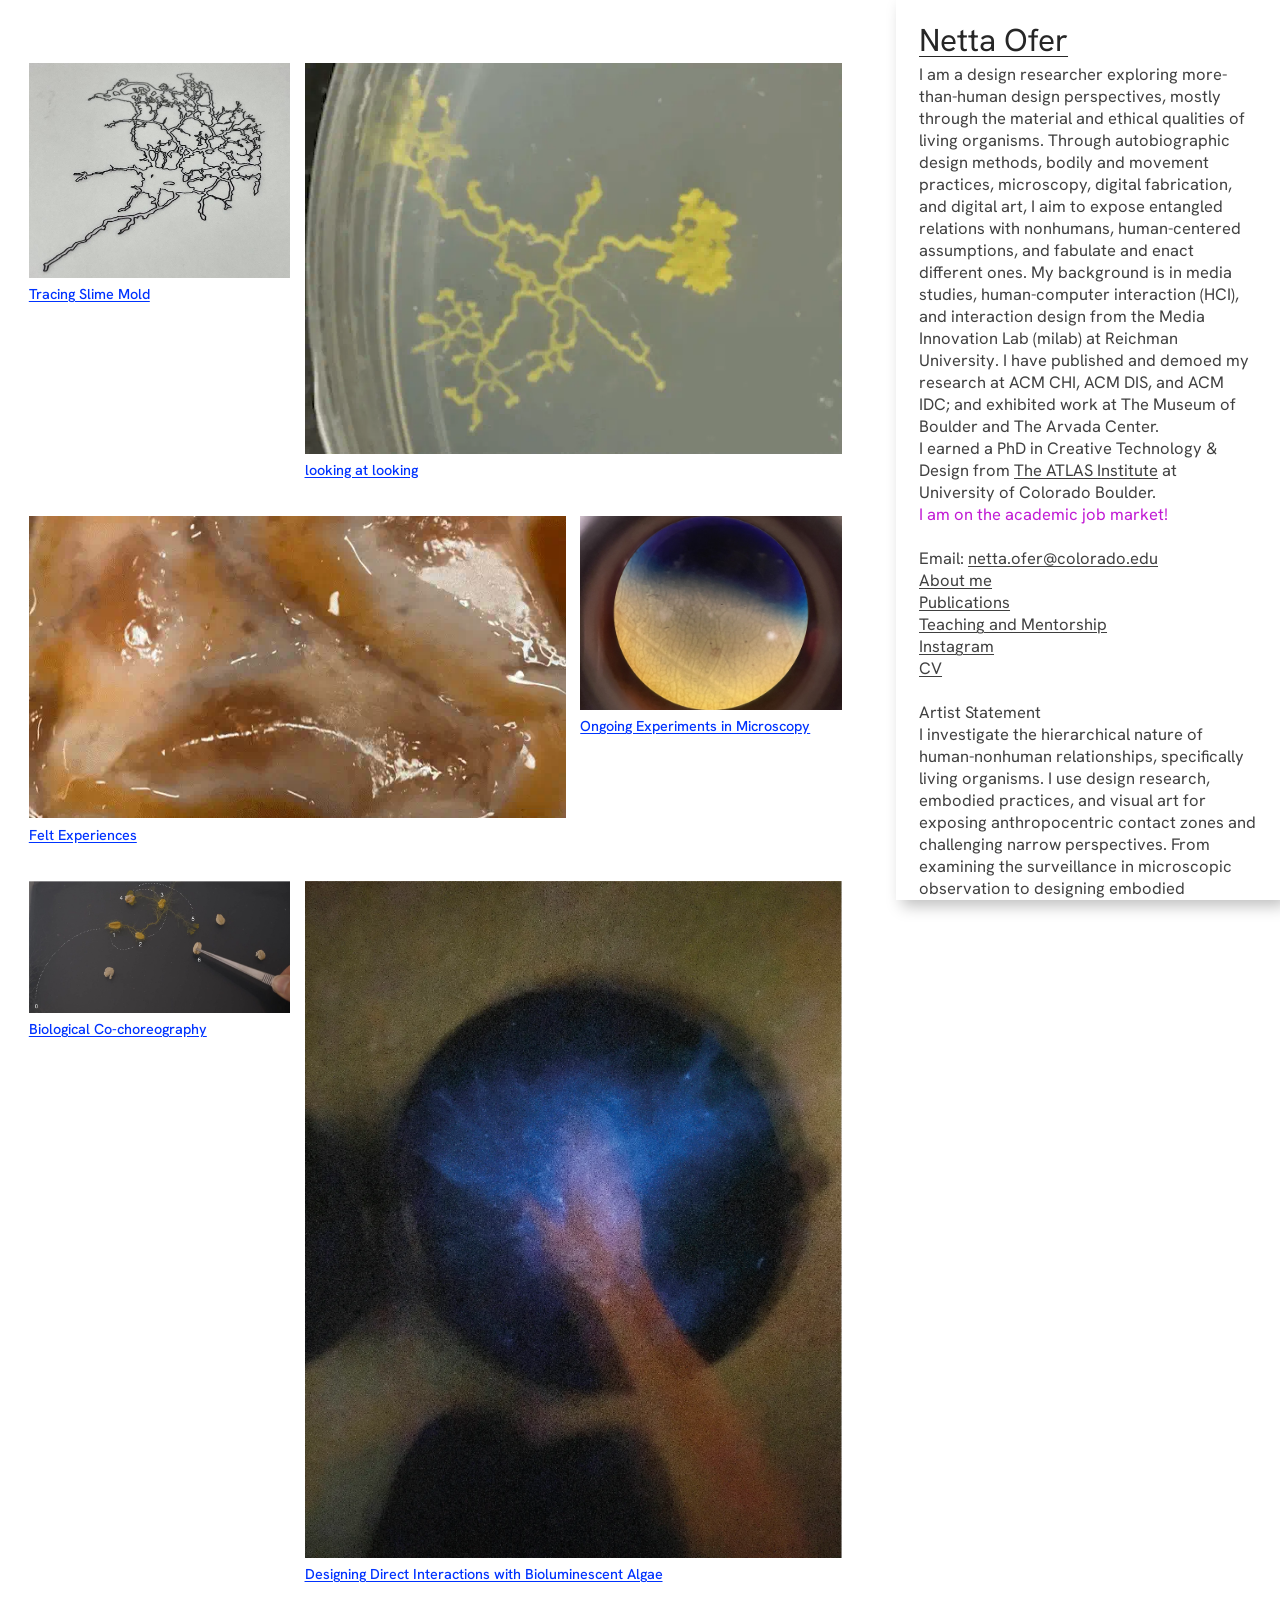
==== commit 96718ee6: "Remove Google Scholar link from homepage sidebar Co-Authored-By: Claude Opus 5.5 <noreply@anthropic." ====
--- a/index.html
+++ b/index.html
@@ -28,7 +28,6 @@
       <li><a href="about.html">About me</a></li>
       <li><a href="publications.html">Publications</a></li>
       <li><a href="teaching.html">Teaching and Mentorship</a></li>
-      <li><a href="https://scholar.google.com/citations?user=eXKulksAAAAJ&hl=en" target="_blank" rel="noopener">Google Scholar</a></li>
       <li><a href="https://www.instagram.com/netta_ofer/" target="_blank" rel="noopener">Instagram</a></li>
       <li><a href="https://freight.cargo.site/m/E2667688880579772072256736176503/Netta_Ofer_CV_oct25.pdf" target="_blank" rel="noopener">CV</a></li>
     </ul>
--- a/assets/style.css
+++ b/assets/style.css
@@ -26,7 +26,7 @@
 *::before,
 *::after { box-sizing: border-box; }
 
-html { -webkit-text-size-adjust: 100%; }
+html { font-size: 90%; -webkit-text-size-adjust: 100%; }  /* scales all rem-based text; 100% = browser default */
 
 body {
   margin: 0;
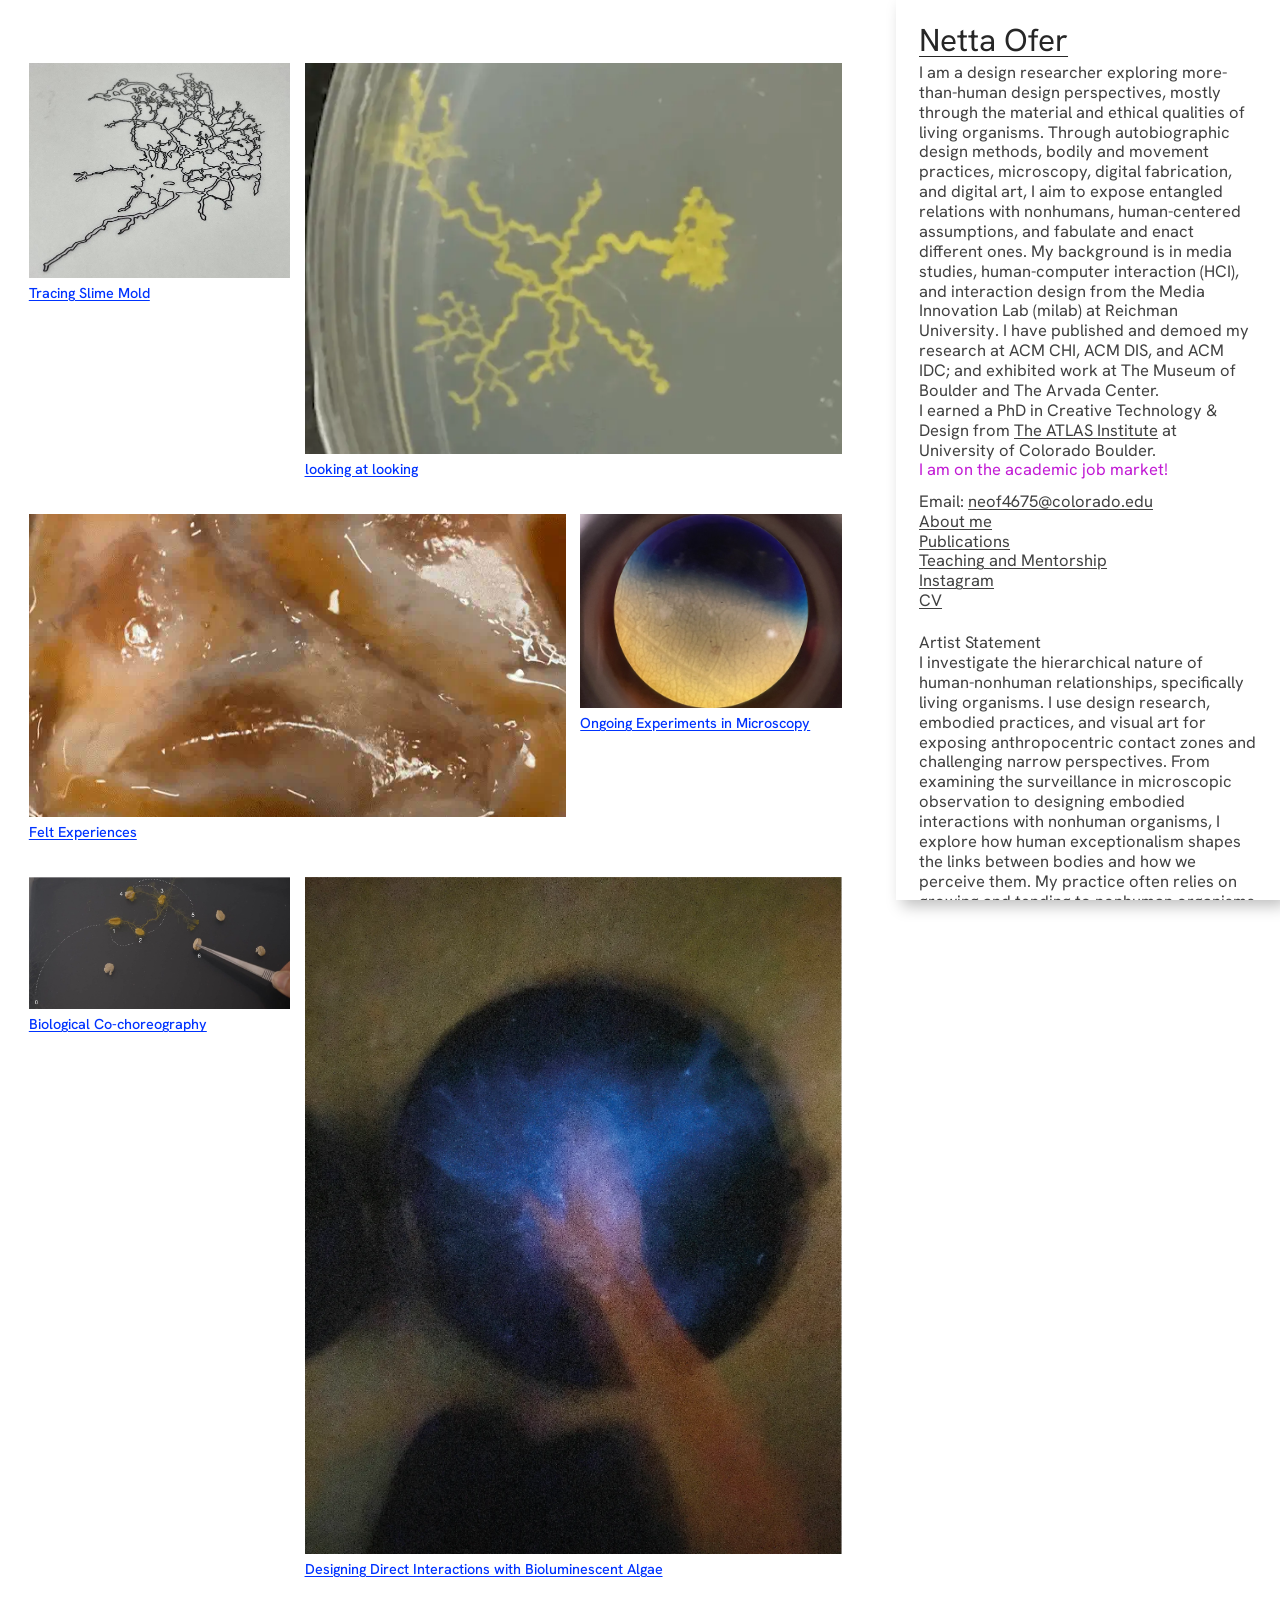
==== commit d9b0699a: "Update email to neof4675@colorado.edu Co-Authored-By: Claude Opus 5.5 <noreply@anthropic.com>" ====
--- a/index.html
+++ b/index.html
@@ -24,12 +24,12 @@
 
     <nav aria-label="Main">
     <ul class="site-nav">
-      <li>Email: <a href="mailto:netta.ofer@colorado.edu">netta.ofer@colorado.edu</a></li>
+      <li>Email: <a href="mailto:neof4675@colorado.edu">neof4675@colorado.edu</a></li>
       <li><a href="about.html">About me</a></li>
       <li><a href="publications.html">Publications</a></li>
       <li><a href="teaching.html">Teaching and Mentorship</a></li>
       <li><a href="https://www.instagram.com/netta_ofer/" target="_blank" rel="noopener">Instagram</a></li>
-      <li><a href="https://freight.cargo.site/m/E2667688880579772072256736176503/Netta_Ofer_CV_oct25.pdf" target="_blank" rel="noopener">CV</a></li>
+      <li><a href="assets/Netta_Ofer_CV_oct26.pdf" target="_blank" rel="noopener">CV</a></li>
     </ul>
     </nav>
 
--- a/assets/style.css
+++ b/assets/style.css
@@ -34,7 +34,7 @@
   color: var(--ink-soft);
   font-family: var(--font-sans);
   font-size: 1.15rem;
-  line-height: 1.33;
+  line-height: 1.2;
   -webkit-font-smoothing: antialiased;
 }
 
@@ -68,7 +68,7 @@
   color: var(--ink);
 }
 
-.sidebar p { margin: 0 0 1.33em; }
+.sidebar p { margin: 0 0 0.7em; }
 .sidebar .highlight { color: var(--highlight); }
 
 .site-nav {
@@ -140,9 +140,9 @@
   border-top: 1px solid var(--rule);
 }
 
-.page p { margin: 0 0 1.33em; }
-
-.lede { font-size: 1.35rem; line-height: 1.33; }
+.page p { margin: 0 0 0.7em; }
+
+.lede { font-size: 1.35rem; line-height: 1.2; }
 
 /* Dated list used for CV-style sections */
 .entries { list-style: none; margin: 0; padding: 0; }
@@ -167,7 +167,7 @@
 .pubs { list-style: none; margin: 0; padding: 0; }
 .pubs li { padding: 0.9rem 0; border-bottom: 1px solid var(--rule); }
 .pubs li:last-child { border-bottom: 0; }
-.pubs .pub-title { display: block; font-size: 1.2rem; line-height: 1.35; color: var(--ink); }
+.pubs .pub-title { display: block; font-size: 1.2rem; line-height: 1.2; color: var(--ink); }
 .pubs .pub-meta { display: block; font-size: 1rem; margin-top: 0.25rem; }
 .pubs .me { color: var(--ink); font-weight: 600; }
 .pubs .award {
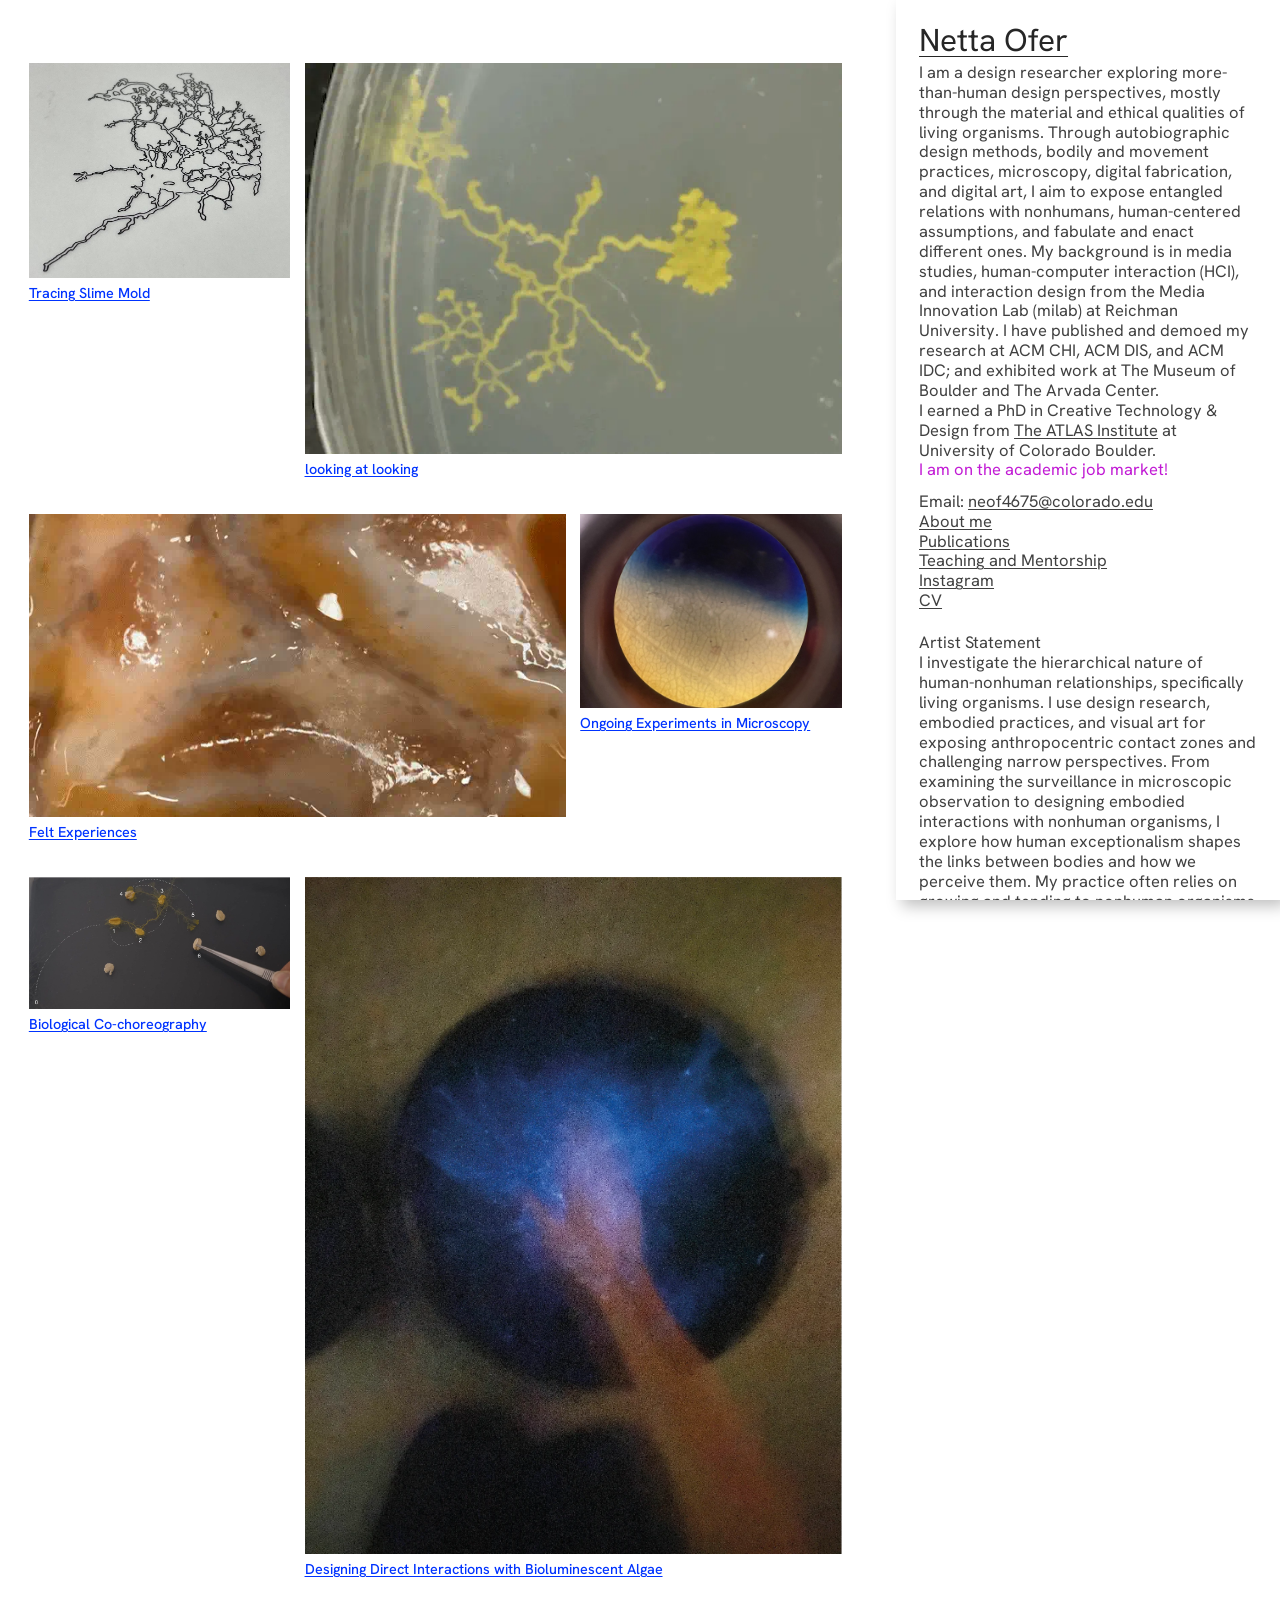
==== commit 213251e8: "Add Google Analytics (G-3XYWVRJGBJ) to all pages Co-Authored-By: Claude Opus 5.5 <noreply@anthropic." ====
--- a/index.html
+++ b/index.html
@@ -14,6 +14,14 @@
   <link rel="preconnect" href="https://fonts.gstatic.com" crossorigin>
   <link rel="stylesheet" href="https://fonts.googleapis.com/css2?family=Hanken+Grotesk:wght@400;500;600&family=IBM+Plex+Mono:wght@400;500;600&display=swap">
   <link rel="stylesheet" href="assets/style.css">
+  <!-- Google tag (gtag.js) -->
+  <script async src="https://www.googletagmanager.com/gtag/js?id=G-3XYWVRJGBJ"></script>
+  <script>
+    window.dataLayer = window.dataLayer || [];
+    function gtag(){dataLayer.push(arguments);}
+    gtag('js', new Date());
+    gtag('config', 'G-3XYWVRJGBJ');
+  </script>
 </head>
 <body>
   <aside class="sidebar">
